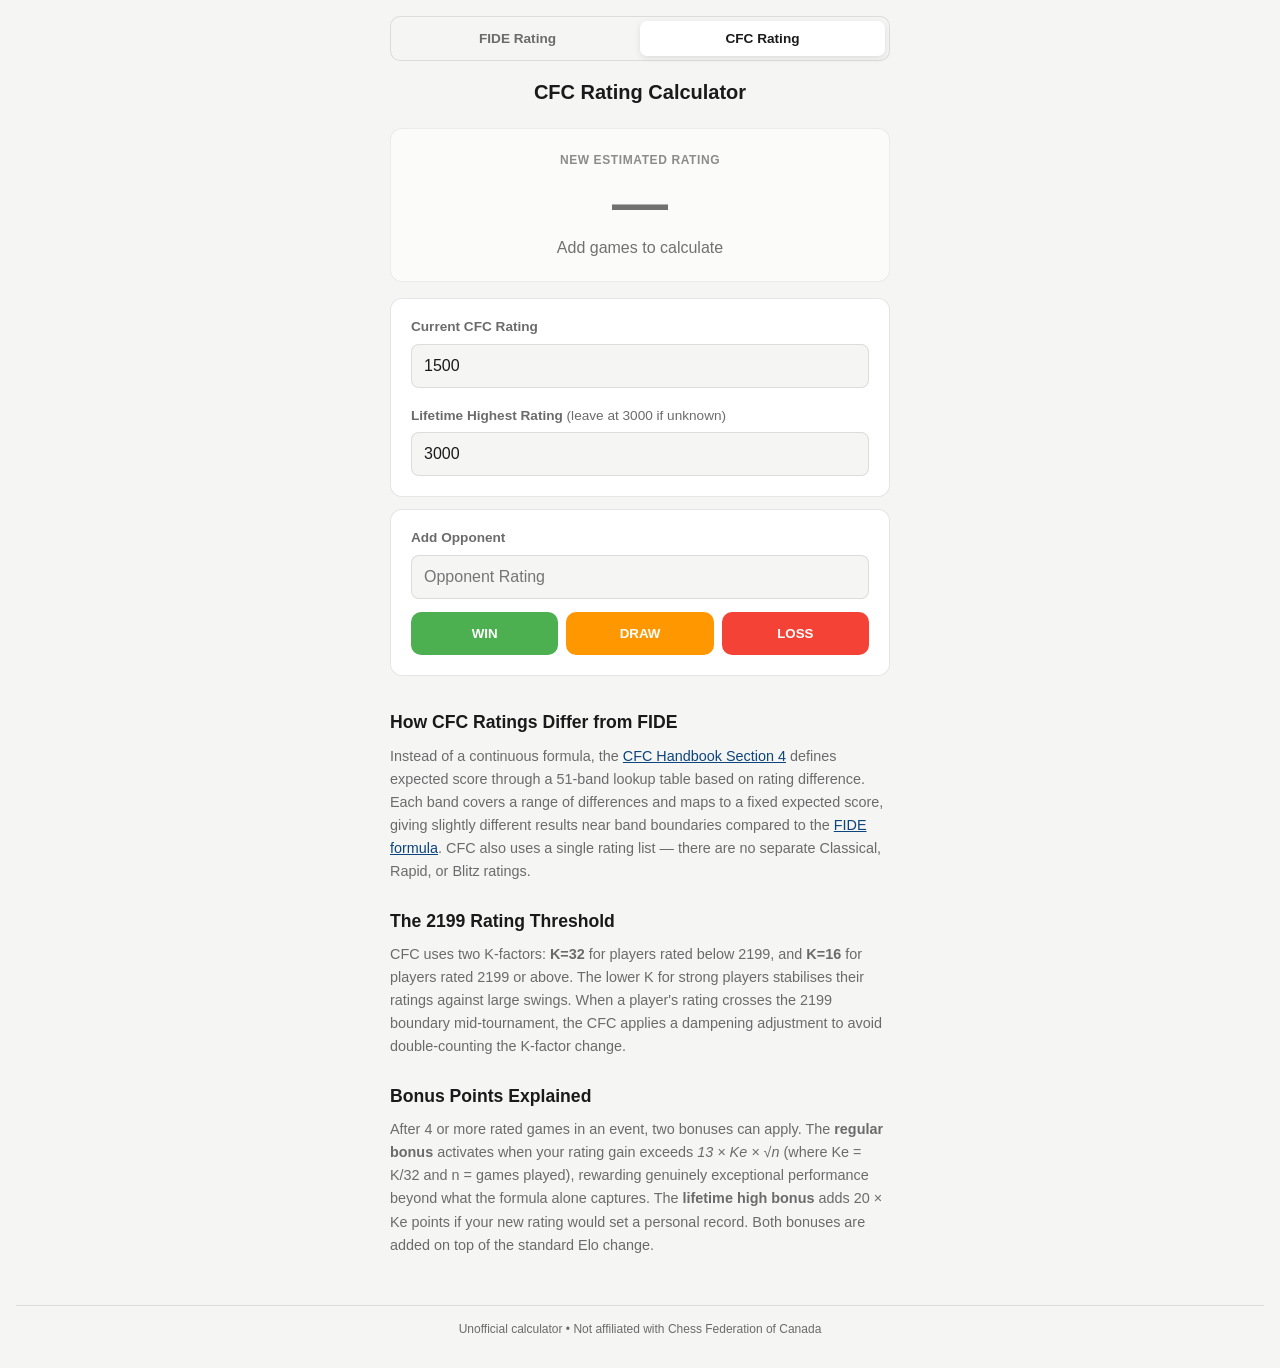
==== cfc-rating.html @ af0e748b "feat: launch CFC calculator and fix SEO gaps - Add /cfc-rating page (Canadian Chess Federation calcu" ====
<!DOCTYPE html>
<html lang="en">
<head>
    <meta charset="UTF-8">
    <meta name="viewport" content="width=device-width, initial-scale=1.0">

    <title>CFC Rating Calculator | Canadian Chess Rating Estimator</title>
    <meta name="description" content="Calculate your Canadian Chess Federation (CFC) rating. Includes the official expected-score lookup table, automatic K-factor (K=32 / K=16), bonus points, and performance rating.">
    <meta name="keywords" content="CFC rating calculator, Canadian chess rating, chess federation canada, CFC elo, chess rating estimator canada">
    <meta name="author" content="Pro Chess Tools">

    <link rel="canonical" href="https://chess-elo-rating.vercel.app/cfc-rating">

    <meta property="og:type" content="website">
    <meta property="og:title" content="CFC Rating Calculator | Canadian Chess Rating Estimator">
    <meta property="og:description" content="Calculate your CFC chess rating with the official lookup table, bonus points, and performance rating. Free and mobile-friendly.">
    <meta property="og:site_name" content="Chess Rating Tools">
    <meta property="og:url" content="https://chess-elo-rating.vercel.app/cfc-rating">
    <meta property="og:image" content="https://chess-elo-rating.vercel.app/og-image.svg">
    <meta property="og:image:width" content="1200">
    <meta property="og:image:height" content="630">

    <meta name="twitter:card" content="summary_large_image">
    <meta name="twitter:title" content="CFC Rating Calculator | Canadian Chess Rating Estimator">
    <meta name="twitter:description" content="Calculate your CFC chess rating with the official lookup table, bonus points, and performance rating. Free and mobile-friendly.">
    <meta name="twitter:image" content="https://chess-elo-rating.vercel.app/og-image.svg">

    <link rel="icon" href="data:image/svg+xml,<svg xmlns='http://www.w3.org/2000/svg' viewBox='0 0 100 100'><text y='.9em' font-size='90'>♟</text></svg>">
    <link rel="preconnect" href="https://www.googletagmanager.com">

    <script type="application/ld+json">
    {
      "@context": "https://schema.org",
      "@type": "SoftwareApplication",
      "name": "CFC Rating Calculator — Chess Federation of Canada",
      "url": "https://chess-elo-rating.vercel.app/cfc-rating",
      "description": "Calculate your Canadian Chess Federation (CFC) rating. Includes the official expected-score lookup table, automatic K-factor (K=32 / K=16), bonus points, and performance rating.",
      "screenshot": "https://chess-elo-rating.vercel.app/og-image.svg",
      "operatingSystem": "Web",
      "applicationCategory": "UtilityApplication",
      "offers": {
        "@type": "Offer",
        "price": "0",
        "priceCurrency": "USD"
      },
      "featureList": [
        "CFC Official Expected Score Lookup Table",
        "Automatic K-Factor: K=32 below 2199, K=16 above",
        "2199 Rating Threshold Handling",
        "Bonus Points (Regular + Lifetime High)",
        "Performance Rating Display",
        "Mobile-First Touch Interface"
      ]
    }
    </script>

    <script type="application/ld+json">
    {
      "@context": "https://schema.org",
      "@type": "FAQPage",
      "mainEntity": [
        {
          "@type": "Question",
          "name": "How do CFC ratings differ from FIDE ratings?",
          "acceptedAnswer": {
            "@type": "Answer",
            "text": "Instead of a continuous formula, the CFC Handbook Section 4 defines expected score through a 51-band lookup table based on rating difference. Each band covers a range of differences and maps to a fixed expected score. CFC also uses a single rating list — there are no separate Classical, Rapid, or Blitz ratings."
          }
        },
        {
          "@type": "Question",
          "name": "What is the 2199 rating threshold in CFC chess?",
          "acceptedAnswer": {
            "@type": "Answer",
            "text": "CFC uses two K-factors: K=32 for players rated below 2199, and K=16 for players rated 2199 or above. The lower K for strong players stabilises their ratings against large swings. When a player's rating crosses the 2199 boundary mid-tournament, the CFC applies a dampening adjustment to avoid double-counting the K-factor change."
          }
        },
        {
          "@type": "Question",
          "name": "How do CFC bonus points work?",
          "acceptedAnswer": {
            "@type": "Answer",
            "text": "After 4 or more rated games in an event, two bonuses can apply. The regular bonus activates when your rating gain exceeds 13 × Ke × √n (where Ke = K/32 and n = games played), rewarding genuinely exceptional performance. The lifetime high bonus adds 20 × Ke points if your new rating would set a personal record. Both bonuses are added on top of the standard Elo change."
          }
        }
      ]
    }
    </script>

    <!-- Google tag (gtag.js) -->
    <script async src="https://www.googletagmanager.com/gtag/js?id=G-VYCGD8ZQ75"></script>
    <script>
      window.dataLayer = window.dataLayer || [];
      function gtag(){dataLayer.push(arguments);}
      gtag('js', new Date());

      gtag('config', 'G-VYCGD8ZQ75', { 'anonymize_ip': true });
    </script>

    <style>
        *, *::before, *::after { box-sizing: border-box; margin: 0; padding: 0; }
        :root {
            --bg: #ffffff; --bg-secondary: #f5f5f3; --bg-hero: #0c447c;
            --text: #1a1a1a; --text-secondary: #6b6b6b; --accent: #0c447c;
            --border: rgba(0,0,0,0.1); --win: #4caf50; --draw: #ff9800;
            --loss: #f44336; --radius: 12px;
        }
        @media (prefers-color-scheme: dark) {
            :root {
                --bg: #1e1e1e; --bg-secondary: #2a2a2a; --bg-hero: #1a3a5a;
                --text: #f0f0f0; --text-secondary: #a0a0a0; --accent: #85b7eb;
                --border: rgba(255,255,255,0.1);
            }
        }
        body {
            font-family: -apple-system, BlinkMacSystemFont, "Segoe UI", Roboto, Helvetica, sans-serif;
            background: var(--bg-secondary); color: var(--text); padding: 1rem;
            display: flex; flex-direction: column; align-items: center;
        }
        .container { width: 100%; max-width: 500px; }
        .hero-title { font-size: 1.25rem; font-weight: 700; }
        .tab-nav {
            display: flex;
            background: var(--bg-secondary);
            padding: 4px;
            border-radius: 10px;
            width: 100%;
            margin-bottom: 1.25rem;
            border: 1px solid var(--border);
        }
        .tab {
            flex: 1;
            padding: 10px;
            border-radius: 7px;
            text-decoration: none;
            text-align: center;
            color: var(--text-secondary);
            font-size: 0.85rem;
            font-weight: 600;
            transition: all 0.2s;
        }
        .tab.is-active {
            background: var(--bg);
            color: var(--text);
            box-shadow: 0 2px 6px rgba(0,0,0,0.1);
        }
        .hero-card {
            background: var(--bg); border: 1px solid var(--border); border-radius: var(--radius);
            padding: 1.5rem; margin-bottom: 1rem; text-align: center; transition: all 0.4s ease; opacity: 0.6;
        }
        .hero-card.is-active { background: var(--bg-hero); color: white; opacity: 1; box-shadow: 0 8px 24px rgba(0,0,0,0.15); }
        .new-rating { font-size: 3.5rem; font-weight: 800; line-height: 1; margin: 0.5rem 0; }
        .label { font-size: 0.75rem; font-weight: 700; text-transform: uppercase; letter-spacing: 0.05em; opacity: 0.8; }
        .card { background: var(--bg); border: 1px solid var(--border); border-radius: var(--radius); padding: 1.25rem; margin-bottom: 0.75rem; width: 100%; }
        .input-stack { display: flex; flex-direction: column; gap: 0.6rem; margin-bottom: 1.25rem; width: 100%; }
        .input-stack:last-child { margin-bottom: 0; }
        label { font-size: 0.85rem; font-weight: 600; color: var(--text-secondary); }
        label span { font-weight: 400; }
        input { width: 100%; padding: 12px; border-radius: 8px; border: 1px solid var(--border); background: var(--bg-secondary); color: var(--text); font-size: 1rem; outline: none; display: block; }
        .result-actions { display: grid; grid-template-columns: 1fr 1fr 1fr; gap: 8px; margin-top: 4px; width: 100%; }
        .res-btn { border: none; padding: 14px; border-radius: 10px; color: white; font-weight: 700; cursor: pointer; transition: opacity 0.2s; }
        .win { background: var(--win); } .draw { background: var(--draw); } .loss { background: var(--loss); }
        table { width: 100%; border-collapse: collapse; margin-top: 0.5rem; }
        th { text-align: left; font-size: 0.7rem; color: var(--text-secondary); padding-bottom: 10px; text-transform: uppercase; }
        td { padding: 14px 0; border-top: 1px solid var(--border); font-size: 0.95rem; }
        .change-pill { font-weight: 700; font-family: monospace; text-align: right; }
        .badge { padding: 4px 10px; border-radius: 6px; font-size: 0.75rem; font-weight: 700; text-transform: uppercase; }
        .delete-btn { background: none; border: none; color: var(--text-secondary); cursor: pointer; font-size: 1.2rem; padding-left: 10px; }
        .hero-extras {
            display: none;
            margin-top: 1rem;
            border-top: 1px solid rgba(255,255,255,0.2);
            padding-top: 1rem;
        }
        .hero-extras-grid {
            display: grid;
            grid-template-columns: 1fr 1fr;
            gap: 0.75rem;
            text-align: center;
        }
        .hero-extras-stat { font-size: 1.4rem; font-weight: 700; margin-top: 0.25rem; }
        .hero-extras-note { font-size: 0.75rem; opacity: 0.75; margin-top: 0.5rem; }

        /* SEO Content Styles */
        .seo-content { margin-top: 2rem; color: var(--text-secondary); font-size: 0.9rem; line-height: 1.6; }
        .seo-content h2 { color: var(--text); font-size: 1.1rem; margin-bottom: 0.5rem; margin-top: 1.5rem; }
        .seo-content a { color: var(--accent); }
        footer { margin-top: 3rem; padding: 1rem; text-align: center; font-size: 0.75rem; color: var(--text-secondary); width: 100%; border-top: 1px solid var(--border); }
    </style>
</head>
<body>

<main class="container">
    <nav class="tab-nav" aria-label="Calculator type">
        <a href="/fide-rating" class="tab">FIDE Rating</a>
        <a href="/cfc-rating" class="tab is-active">CFC Rating</a>
    </nav>

    <header style="text-align: center; margin-bottom: 1.5rem;">
        <h1 class="hero-title">CFC Rating Calculator</h1>
    </header>

    <div id="hero" class="hero-card" aria-live="polite">
        <div class="label">New Estimated Rating</div>
        <div id="cfcResNew" class="new-rating">—</div>
        <div id="cfcResChange">Add games to calculate</div>
        <div id="cfcExtras" class="hero-extras">
            <div class="hero-extras-grid">
                <div>
                    <div class="label">Performance</div>
                    <div id="cfcPerf" class="hero-extras-stat">—</div>
                </div>
                <div>
                    <div class="label">Bonus Pts</div>
                    <div id="cfcBonus" class="hero-extras-stat">—</div>
                </div>
            </div>
            <div id="cfcBonusBreakdown" class="hero-extras-note"></div>
        </div>
    </div>

    <section class="card" aria-label="Settings">
        <div class="input-stack">
            <label for="myRating">Current CFC Rating</label>
            <input type="number" id="myRating" value="1500" inputmode="numeric">
        </div>
        <div class="input-stack">
            <label for="lifeHigh">Lifetime Highest Rating <span>(leave at 3000 if unknown)</span></label>
            <input type="number" id="lifeHigh" value="3000" inputmode="numeric">
        </div>
    </section>

    <section class="card" aria-label="Game Entry">
        <div class="input-stack">
            <label for="oppRating">Add Opponent</label>
            <input type="number" id="oppRating" placeholder="Opponent Rating" inputmode="numeric">
            <div class="result-actions">
                <button onclick="addGame(1)" class="res-btn win" aria-label="Add Win">WIN</button>
                <button onclick="addGame(0.5)" class="res-btn draw" aria-label="Add Draw">DRAW</button>
                <button onclick="addGame(0)" class="res-btn loss" aria-label="Add Loss">LOSS</button>
            </div>
        </div>
    </section>

    <section class="card" id="tableCard" style="display: none;">
        <table>
            <thead>
                <tr>
                    <th>Opponent</th>
                    <th>Result</th>
                    <th style="text-align:right">Δ Rating</th>
                    <th></th>
                </tr>
            </thead>
            <tbody id="gamesList"></tbody>
        </table>
    </section>

    <article class="seo-content">
        <h2>How CFC Ratings Differ from FIDE</h2>
        <p>Instead of a continuous formula, the <a href="https://www.chess.ca/en/cfc/rules/cfc-handbook-2014/#section-4---cfc-rating-system--fide-rated-events" target="_blank" rel="noopener">CFC Handbook Section 4</a> defines expected score through a 51-band lookup table based on rating difference. Each band covers a range of differences and maps to a fixed expected score, giving slightly different results near band boundaries compared to the <a href="/fide-rating">FIDE formula</a>. CFC also uses a single rating list — there are no separate Classical, Rapid, or Blitz ratings.</p>

        <h2>The 2199 Rating Threshold</h2>
        <p>CFC uses two K-factors: <strong>K=32</strong> for players rated below 2199, and <strong>K=16</strong> for players rated 2199 or above. The lower K for strong players stabilises their ratings against large swings. When a player's rating crosses the 2199 boundary mid-tournament, the CFC applies a dampening adjustment to avoid double-counting the K-factor change.</p>

        <h2>Bonus Points Explained</h2>
        <p>After 4 or more rated games in an event, two bonuses can apply. The <strong>regular bonus</strong> activates when your rating gain exceeds <em>13 × Ke × √n</em> (where Ke = K/32 and n = games played), rewarding genuinely exceptional performance beyond what the formula alone captures. The <strong>lifetime high bonus</strong> adds 20 × Ke points if your new rating would set a personal record. Both bonuses are added on top of the standard Elo change.</p>
    </article>
</main>

<footer>
    <p>Unofficial calculator • Not affiliated with Chess Federation of Canada</p>
</footer>

<script>
    let state = { myRating: 1500, lifeHigh: 3000, games: [] };

    // CFC official expected score lookup table
    // Source: CFC Handbook Section 4 — https://www.chess.ca/en/cfc/rules/cfc-handbook-2014/#section-4
    // Format: [diff_low, diff_high, expected_if_player_higher, expected_if_player_lower]
    const DIFF_TO_EXPECTED = [
        [0, 3, .50, .50],
        [4, 10, .51, .49],
        [11, 17, .52, .48],
        [18, 25, .53, .47],
        [26, 32, .54, .46],
        [33, 39, .55, .45],
        [40, 46, .56, .44],
        [47, 53, .57, .43],
        [54, 61, .58, .42],
        [62, 68, .59, .41],
        [69, 76, .60, .40],
        [77, 83, .61, .39],
        [84, 91, .62, .38],
        [92, 98, .63, .37],
        [99, 106, .64, .36],
        [107, 113, .65, .35],
        [114, 121, .66, .34],
        [122, 129, .67, .33],
        [130, 137, .68, .32],
        [138, 145, .69, .31],
        [146, 153, .70, .30],
        [154, 162, .71, .29],
        [163, 170, .72, .28],
        [171, 179, .73, .27],
        [180, 188, .74, .26],
        [189, 197, .75, .25],
        [198, 206, .76, .24],
        [207, 215, .77, .23],
        [216, 225, .78, .22],
        [226, 235, .79, .21],
        [236, 245, .80, .20],
        [246, 256, .81, .19],
        [257, 267, .82, .18],
        [268, 278, .83, .17],
        [279, 290, .84, .16],
        [291, 302, .85, .15],
        [303, 315, .86, .14],
        [316, 328, .87, .13],
        [329, 344, .88, .12],
        [345, 357, .89, .11],
        [358, 374, .90, .10],
        [375, 391, .91, .09],
        [392, 411, .92, .08],
        [412, 432, .93, .07],
        [433, 456, .94, .06],
        [457, 484, .95, .05],
        [485, 517, .96, .04],
        [518, 559, .97, .03],
        [560, 619, .98, .02],
        [620, 734, .99, .01],
        [735, 999999, 1.00, .00]
    ];

    function calc_expected_result(r_player, r_opponent) {
        const r_diff = Math.abs(r_opponent - r_player);
        for (let i = 0; i < DIFF_TO_EXPECTED.length; i++) {
            const d = DIFF_TO_EXPECTED[i];
            if (r_diff >= d[0] && r_diff <= d[1]) {
                return (r_player > r_opponent) ? d[2] : d[3];
            }
        }
        return (r_player > r_opponent) ? 1.0 : 0.0;
    }

    function addGame(res) {
        const input = document.getElementById('oppRating');
        const val = parseInt(input.value);
        if (!val) return;

        gtag('event', 'cfc_add_game', {
            'opponent_rating': val,
            'result': res === 1 ? 'win' : res === 0.5 ? 'draw' : 'loss'
        });

        state.games.push({ opp: val, result: res, id: Date.now() });
        input.value = '';
        input.focus();
        render();
    }

    function deleteGame(id) {
        state.games = state.games.filter(g => g.id !== id);
        render();
    }

    function render() {
        state.myRating = parseInt(document.getElementById('myRating').value) || 0;
        state.lifeHigh = parseInt(document.getElementById('lifeHigh').value) || 3000;

        const r_old = state.myRating;
        const K = r_old >= 2199 ? 16 : 32;
        const n = state.games.length;
        const active = n > 0;

        // Rebuild game table
        const list = document.getElementById('gamesList');
        list.innerHTML = '';
        state.games.forEach(g => {
            const exp = calc_expected_result(r_old, g.opp);
            const delta = K * (g.result - exp);
            const label = g.result === 1 ? 'WIN' : g.result === 0.5 ? 'DRAW' : 'LOSS';
            const color = g.result === 1 ? 'var(--win)' : g.result === 0.5 ? 'var(--draw)' : 'var(--loss)';
            const row = document.createElement('tr');
            row.innerHTML = `
                <td><strong>${g.opp}</strong></td>
                <td><span class="badge" style="background:${color}22; color:${color}">${label}</span></td>
                <td class="change-pill" style="color:${delta >= 0 ? 'var(--win)' : 'var(--loss)'}">${delta >= 0 ? '+' : ''}${delta.toFixed(1)}</td>
                <td style="text-align:right"><button class="delete-btn" onclick="deleteGame(${g.id})" aria-label="Remove game">✕</button></td>
            `;
            list.appendChild(row);
        });

        document.getElementById('tableCard').style.display = active ? 'block' : 'none';
        document.getElementById('hero').classList.toggle('is-active', active);

        if (!active) {
            document.getElementById('cfcResNew').innerText = '—';
            document.getElementById('cfcResChange').innerText = 'Add games to calculate';
            document.getElementById('cfcExtras').style.display = 'none';
            return;
        }

        // Full session calculation
        let score = 0, expected = 0, wins = 0, losses = 0, oppSum = 0;
        state.games.forEach(g => {
            score += g.result;
            expected += calc_expected_result(r_old, g.opp);
            if (g.result === 1) wins++;
            if (g.result === 0) losses++;
            oppSum += g.opp;
        });

        let r_new = r_old + K * (score - expected);
        const r_perf = Math.round(oppSum / n + 400 * (wins - losses) / n);

        // 2199 threshold crossing adjustment
        if (r_old < 2199 && r_new > 2199) {
            const adjust = (r_new - 2199) / 2;
            r_new -= adjust;
        } else if (r_old >= 2199 && r_new < 2199) {
            const adjust = (2199 - r_new) / 2;
            r_new -= adjust;
        }

        // Bonus points (4+ games only)
        let bonus_reg = 0, bonus_life = 0;
        if (n >= 4) {
            const Ke = K / 32;
            const threshold = 13 * Ke * Math.sqrt(n);
            const gain = r_new - r_old;
            if (gain > threshold) bonus_reg = 1.75 * (gain - threshold) * Ke;
            if (r_new > state.lifeHigh) bonus_life = 20 * Ke;
            r_new += bonus_reg + bonus_life;

            if (bonus_reg > 0 || bonus_life > 0) {
                gtag('event', 'cfc_bonus_applied', {
                    'bonus_reg': Math.round(bonus_reg),
                    'bonus_life': Math.round(bonus_life),
                    'r_new': Math.round(r_new)
                });
            }
        }

        const r_final = Math.round(r_new);
        const delta = r_final - r_old;

        document.getElementById('cfcResNew').innerText = r_final;
        document.getElementById('cfcResChange').innerText = (delta >= 0 ? '+' : '') + delta;

        if (n >= 4) {
            document.getElementById('cfcExtras').style.display = 'block';
            document.getElementById('cfcPerf').innerText = r_perf;
            document.getElementById('cfcBonus').innerText = Math.round(bonus_reg + bonus_life) || '0';
            let breakdown = '';
            if (bonus_reg > 0) breakdown += `Reg +${Math.round(bonus_reg)}`;
            if (bonus_life > 0) breakdown += (breakdown ? ' · ' : '') + `Life +${Math.round(bonus_life)}`;
            document.getElementById('cfcBonusBreakdown').innerText = breakdown;
        } else {
            document.getElementById('cfcExtras').style.display = 'none';
        }
    }

    document.getElementById('myRating').addEventListener('input', render);
    document.getElementById('lifeHigh').addEventListener('input', render);
    render();
</script>
</body>
</html>
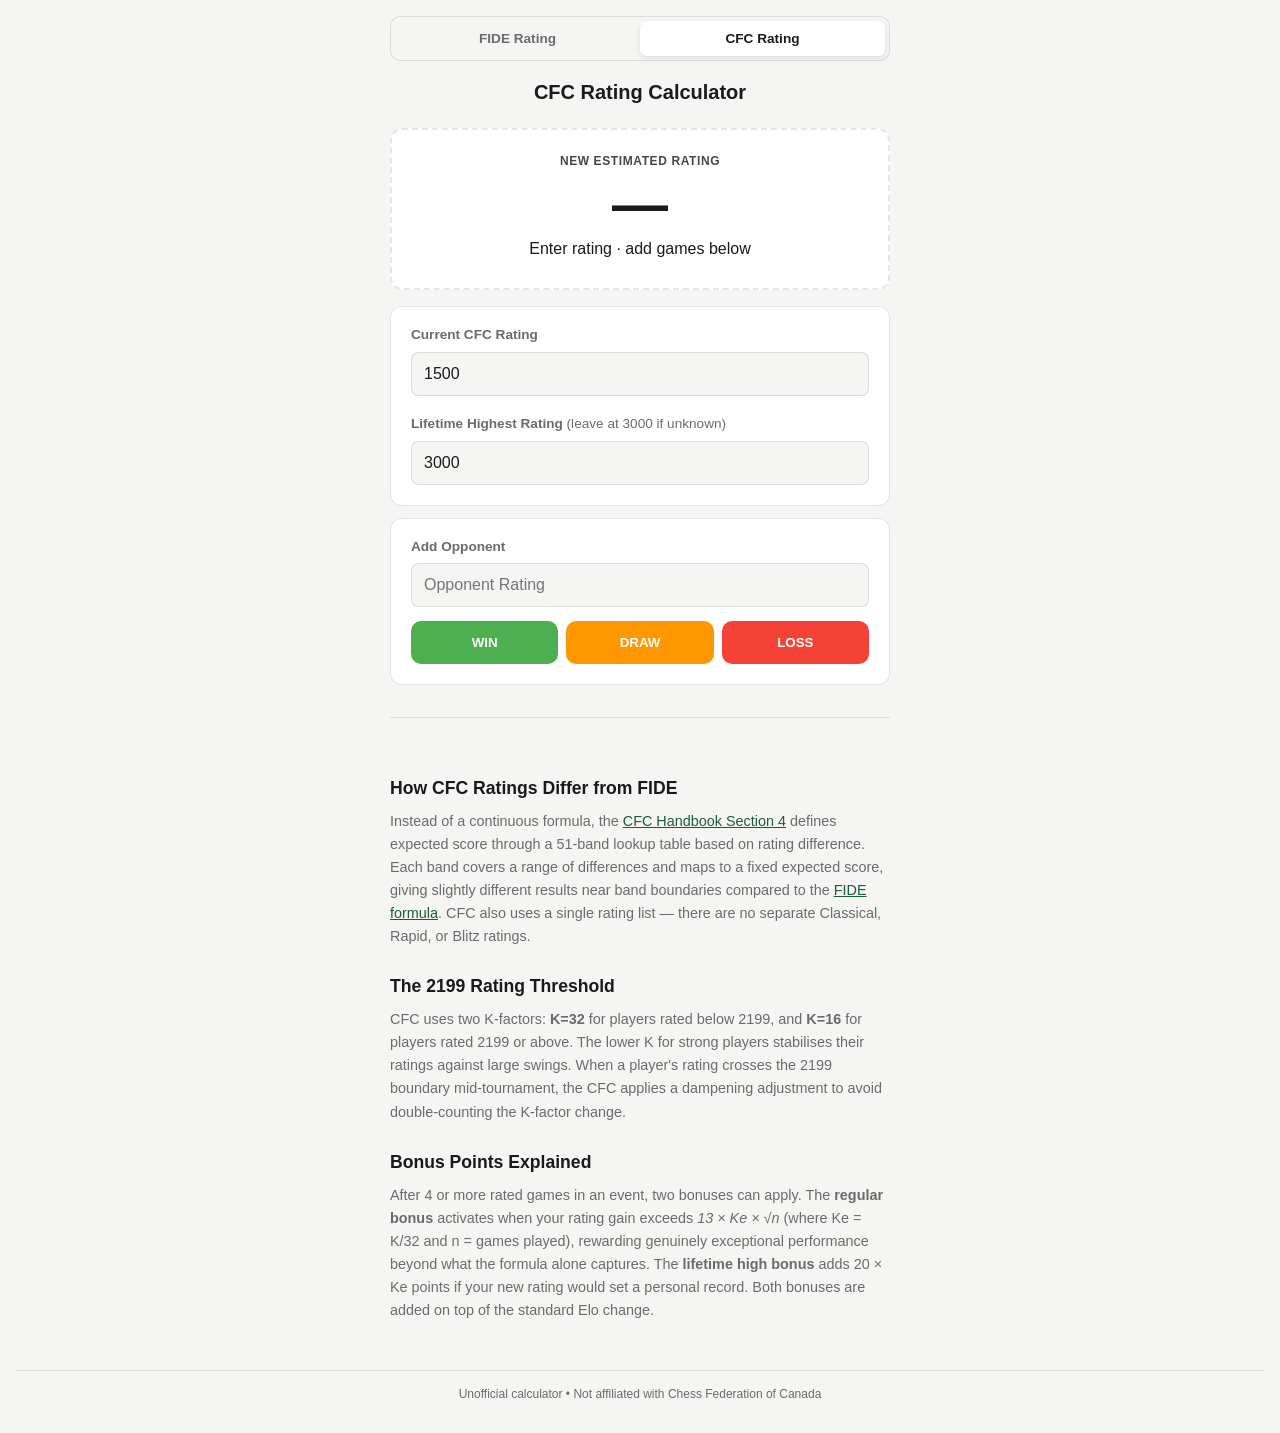
==== commit b5117154: "feat(ui): improve hero card, table UX, and CFC identity - Replace opacity-dimmed inactive hero with " ====
--- a/cfc-rating.html
+++ b/cfc-rating.html
@@ -10,6 +10,7 @@
     <meta name="author" content="Pro Chess Tools">
 
     <link rel="canonical" href="https://chess-elo-rating.vercel.app/cfc-rating">
+    <meta name="google-site-verification" content="aaaoqnu5nFysU5dAnKRFdYU3l0P3lUhTuBeA4FXlwio">
 
     <meta property="og:type" content="website">
     <meta property="og:title" content="CFC Rating Calculator | Canadian Chess Rating Estimator">
@@ -100,15 +101,15 @@
     <style>
         *, *::before, *::after { box-sizing: border-box; margin: 0; padding: 0; }
         :root {
-            --bg: #ffffff; --bg-secondary: #f5f5f3; --bg-hero: #0c447c;
-            --text: #1a1a1a; --text-secondary: #6b6b6b; --accent: #0c447c;
+            --bg: #ffffff; --bg-secondary: #f5f5f3; --bg-hero: #1a5c38;
+            --text: #1a1a1a; --text-secondary: #6b6b6b; --accent: #1a5c38;
             --border: rgba(0,0,0,0.1); --win: #4caf50; --draw: #ff9800;
             --loss: #f44336; --radius: 12px;
         }
         @media (prefers-color-scheme: dark) {
             :root {
-                --bg: #1e1e1e; --bg-secondary: #2a2a2a; --bg-hero: #1a3a5a;
-                --text: #f0f0f0; --text-secondary: #a0a0a0; --accent: #85b7eb;
+                --bg: #1e1e1e; --bg-secondary: #2a2a2a; --bg-hero: #124028;
+                --text: #f0f0f0; --text-secondary: #a0a0a0; --accent: #4caf80;
                 --border: rgba(255,255,255,0.1);
             }
         }
@@ -145,10 +146,14 @@
             box-shadow: 0 2px 6px rgba(0,0,0,0.1);
         }
         .hero-card {
-            background: var(--bg); border: 1px solid var(--border); border-radius: var(--radius);
-            padding: 1.5rem; margin-bottom: 1rem; text-align: center; transition: all 0.4s ease; opacity: 0.6;
-        }
-        .hero-card.is-active { background: var(--bg-hero); color: white; opacity: 1; box-shadow: 0 8px 24px rgba(0,0,0,0.15); }
+            background: var(--bg); border: 2px dashed var(--border); border-radius: var(--radius);
+            padding: 1.5rem; margin-bottom: 1rem; text-align: center; transition: all 0.4s ease;
+        }
+        .hero-card.is-active { background: var(--bg-hero); border: 2px solid transparent; color: white; box-shadow: 0 8px 24px rgba(0,0,0,0.15); }
+        .score-line { font-size: 0.8rem; opacity: 0.8; margin-top: 0.4rem; letter-spacing: 0.03em; }
+        .copy-btn { display: none; margin-top: 0.75rem; background: rgba(255,255,255,0.15); border: 1px solid rgba(255,255,255,0.3); color: white; border-radius: 6px; padding: 6px 14px; font-size: 0.78rem; cursor: pointer; transition: background 0.2s; }
+        .hero-card.is-active .copy-btn { display: inline-block; }
+        .copy-btn:hover { background: rgba(255,255,255,0.25); }
         .new-rating { font-size: 3.5rem; font-weight: 800; line-height: 1; margin: 0.5rem 0; }
         .label { font-size: 0.75rem; font-weight: 700; text-transform: uppercase; letter-spacing: 0.05em; opacity: 0.8; }
         .card { background: var(--bg); border: 1px solid var(--border); border-radius: var(--radius); padding: 1.25rem; margin-bottom: 0.75rem; width: 100%; }
@@ -165,7 +170,11 @@
         td { padding: 14px 0; border-top: 1px solid var(--border); font-size: 0.95rem; }
         .change-pill { font-weight: 700; font-family: monospace; text-align: right; }
         .badge { padding: 4px 10px; border-radius: 6px; font-size: 0.75rem; font-weight: 700; text-transform: uppercase; }
-        .delete-btn { background: none; border: none; color: var(--text-secondary); cursor: pointer; font-size: 1.2rem; padding-left: 10px; }
+        .delete-btn { background: none; border: none; color: var(--text-secondary); cursor: pointer; font-size: 1rem; padding: 10px 12px; min-width: 40px; }
+        .table-header { display: flex; justify-content: space-between; align-items: center; margin-bottom: 0.25rem; }
+        .table-header-label { font-size: 0.7rem; font-weight: 700; text-transform: uppercase; color: var(--text-secondary); }
+        .reset-btn { background: none; border: none; color: var(--text-secondary); font-size: 0.78rem; cursor: pointer; padding: 4px 0; text-decoration: underline; }
+        .reset-btn:hover { color: var(--loss); }
         .hero-extras {
             display: none;
             margin-top: 1rem;
@@ -182,7 +191,7 @@
         .hero-extras-note { font-size: 0.75rem; opacity: 0.75; margin-top: 0.5rem; }
 
         /* SEO Content Styles */
-        .seo-content { margin-top: 2rem; color: var(--text-secondary); font-size: 0.9rem; line-height: 1.6; }
+        .seo-content { margin-top: 2rem; padding-top: 2rem; border-top: 1px solid var(--border); color: var(--text-secondary); font-size: 0.9rem; line-height: 1.6; }
         .seo-content h2 { color: var(--text); font-size: 1.1rem; margin-bottom: 0.5rem; margin-top: 1.5rem; }
         .seo-content a { color: var(--accent); }
         footer { margin-top: 3rem; padding: 1rem; text-align: center; font-size: 0.75rem; color: var(--text-secondary); width: 100%; border-top: 1px solid var(--border); }
@@ -203,7 +212,8 @@
     <div id="hero" class="hero-card" aria-live="polite">
         <div class="label">New Estimated Rating</div>
         <div id="cfcResNew" class="new-rating">—</div>
-        <div id="cfcResChange">Add games to calculate</div>
+        <div id="cfcResChange">Enter rating · add games below</div>
+        <div id="cfcResScore" class="score-line"></div>
         <div id="cfcExtras" class="hero-extras">
             <div class="hero-extras-grid">
                 <div>
@@ -217,6 +227,7 @@
             </div>
             <div id="cfcBonusBreakdown" class="hero-extras-note"></div>
         </div>
+        <button class="copy-btn" onclick="copyResult()">Copy result</button>
     </div>
 
     <section class="card" aria-label="Settings">
@@ -243,6 +254,10 @@
     </section>
 
     <section class="card" id="tableCard" style="display: none;">
+        <div class="table-header">
+            <span class="table-header-label">Games</span>
+            <button class="reset-btn" onclick="resetGames()">Clear all</button>
+        </div>
         <table>
             <thead>
                 <tr>
@@ -396,7 +411,8 @@
 
         if (!active) {
             document.getElementById('cfcResNew').innerText = '—';
-            document.getElementById('cfcResChange').innerText = 'Add games to calculate';
+            document.getElementById('cfcResChange').innerText = 'Enter rating · add games below';
+            document.getElementById('cfcResScore').innerText = '';
             document.getElementById('cfcExtras').style.display = 'none';
             return;
         }
@@ -410,6 +426,8 @@
             if (g.result === 0) losses++;
             oppSum += g.opp;
         });
+        const draws = n - wins - losses;
+        document.getElementById('cfcResScore').innerText = `${wins}W · ${draws}D · ${losses}L  •  ${score}/${n}`;
 
         let r_new = r_old + K * (score - expected);
         const r_perf = Math.round(oppSum / n + 400 * (wins - losses) / n);
@@ -461,8 +479,27 @@
         }
     }
 
+    function resetGames() {
+        state.games = [];
+        render();
+    }
+
+    function copyResult() {
+        const newRating = document.getElementById('cfcResNew').innerText;
+        const change = document.getElementById('cfcResChange').innerText;
+        const score = document.getElementById('cfcResScore').innerText;
+        navigator.clipboard.writeText(`My new CFC rating: ${newRating} (${change})  ${score}`).then(() => {
+            const btn = document.querySelector('.copy-btn');
+            btn.textContent = 'Copied!';
+            setTimeout(() => btn.textContent = 'Copy result', 1500);
+        });
+    }
+
     document.getElementById('myRating').addEventListener('input', render);
     document.getElementById('lifeHigh').addEventListener('input', render);
+    document.getElementById('oppRating').addEventListener('keydown', function(e) {
+        if (e.key === 'Enter' && this.value) document.querySelector('.res-btn.win').focus();
+    });
     render();
 </script>
 </body>
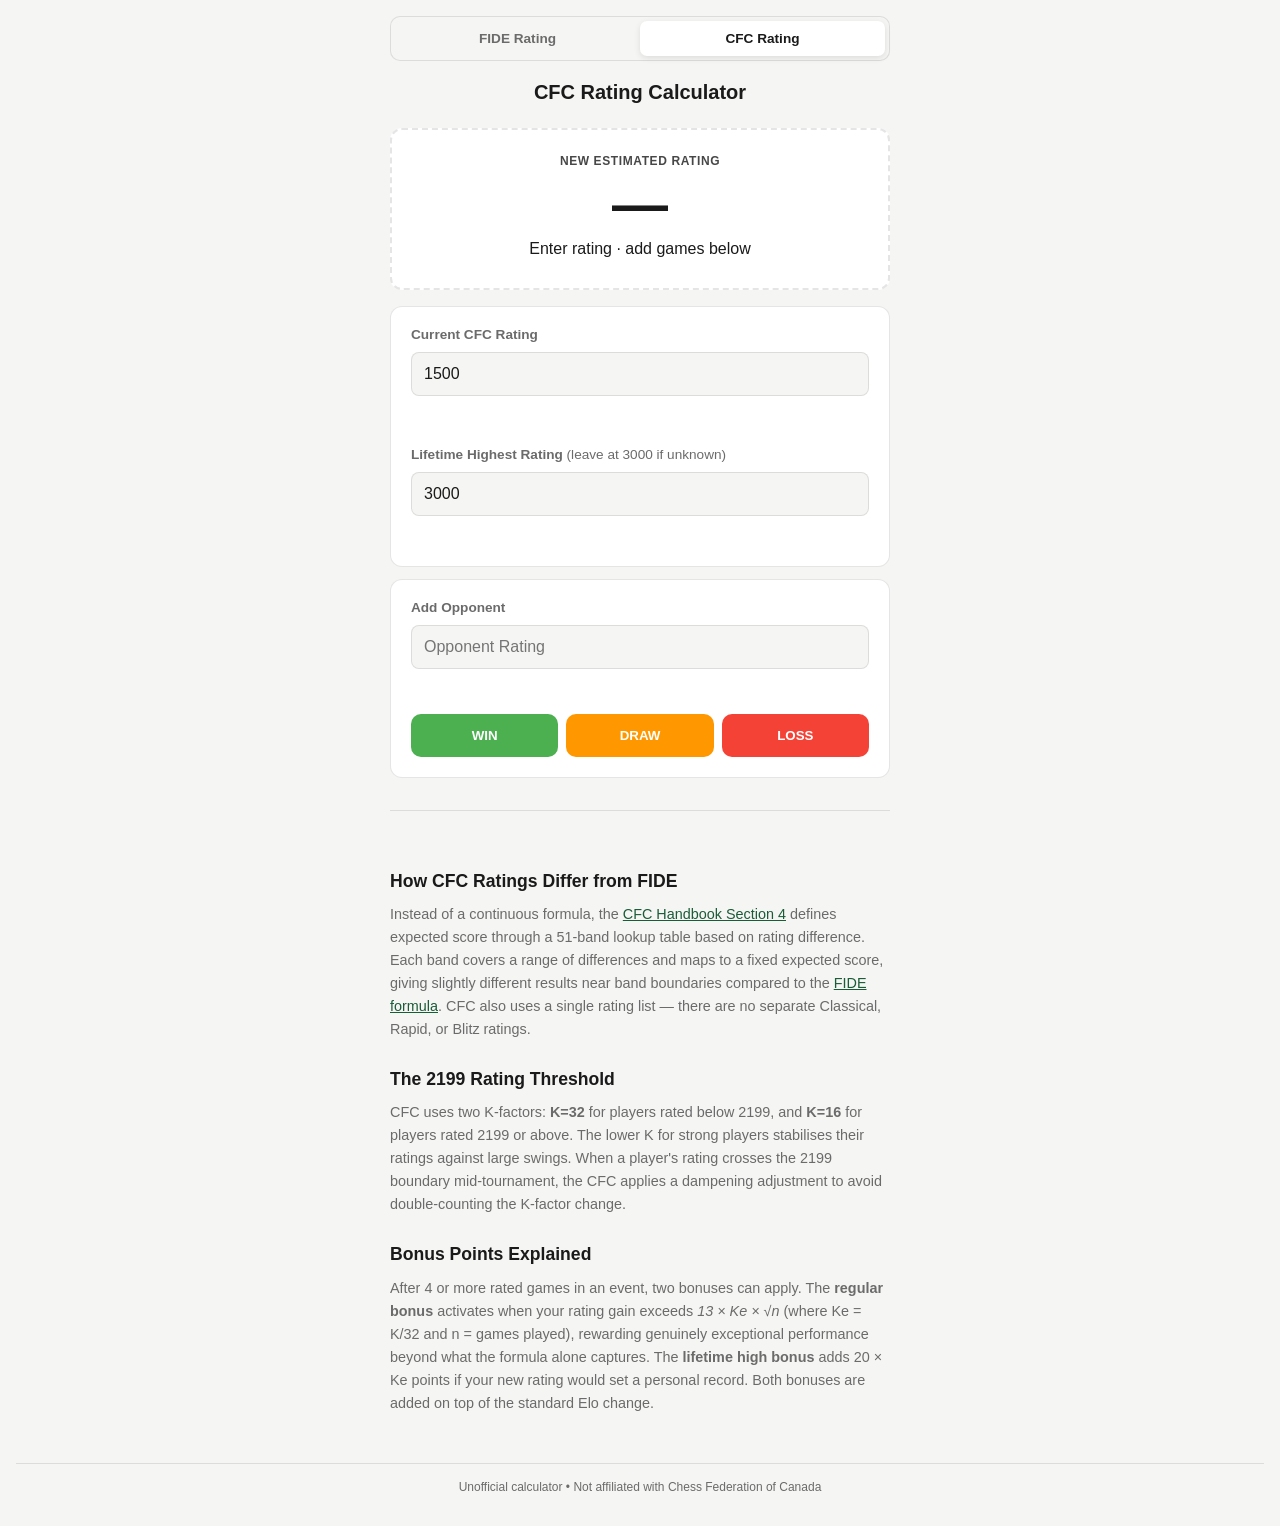
==== commit e7f6e25b: "feat(fide,cfc): add input validation for rating fields Guard myRating/lifeHigh/oppRating against out" ====
--- a/cfc-rating.html
+++ b/cfc-rating.html
@@ -171,6 +171,10 @@
         .change-pill { font-weight: 700; font-family: monospace; text-align: right; }
         .badge { padding: 4px 10px; border-radius: 6px; font-size: 0.75rem; font-weight: 700; text-transform: uppercase; }
         .delete-btn { background: none; border: none; color: var(--text-secondary); cursor: pointer; font-size: 1rem; padding: 10px 12px; min-width: 40px; }
+        .field-hint { font-size: 0.78rem; color: var(--text-secondary); margin-top: 0.4rem; min-height: 1.2em; }
+        .field-hint.error { color: var(--loss); }
+        input.error { border-color: var(--loss); }
+        .res-btn:disabled { opacity: 0.4; cursor: not-allowed; }
         .table-header { display: flex; justify-content: space-between; align-items: center; margin-bottom: 0.25rem; }
         .table-header-label { font-size: 0.7rem; font-weight: 700; text-transform: uppercase; color: var(--text-secondary); }
         .reset-btn { background: none; border: none; color: var(--text-secondary); font-size: 0.78rem; cursor: pointer; padding: 4px 0; text-decoration: underline; }
@@ -234,10 +238,12 @@
         <div class="input-stack">
             <label for="myRating">Current CFC Rating</label>
             <input type="number" id="myRating" value="1500" inputmode="numeric">
+            <p id="myRating-hint" class="field-hint"></p>
         </div>
         <div class="input-stack">
             <label for="lifeHigh">Lifetime Highest Rating <span>(leave at 3000 if unknown)</span></label>
             <input type="number" id="lifeHigh" value="3000" inputmode="numeric">
+            <p id="lifeHigh-hint" class="field-hint"></p>
         </div>
     </section>
 
@@ -245,6 +251,7 @@
         <div class="input-stack">
             <label for="oppRating">Add Opponent</label>
             <input type="number" id="oppRating" placeholder="Opponent Rating" inputmode="numeric">
+            <p id="oppRating-hint" class="field-hint"></p>
             <div class="result-actions">
                 <button onclick="addGame(1)" class="res-btn win" aria-label="Add Win">WIN</button>
                 <button onclick="addGame(0.5)" class="res-btn draw" aria-label="Add Draw">DRAW</button>
@@ -358,10 +365,28 @@
         return (r_player > r_opponent) ? 1.0 : 0.0;
     }
 
+    function validateRating(inputId, hintId) {
+        const input = document.getElementById(inputId);
+        const hint = document.getElementById(hintId);
+        const val = parseInt(input.value);
+        const invalid = input.value !== '' && (isNaN(val) || val < 0 || val > 3100);
+        input.classList.toggle('error', invalid);
+        if (hint) { hint.textContent = invalid ? 'Must be between 0 – 3100' : ''; hint.classList.toggle('error', invalid); }
+        return !invalid;
+    }
+
+    function updateGameButtons() {
+        const input = document.getElementById('oppRating');
+        const val = parseInt(input.value);
+        const invalid = input.value !== '' && (isNaN(val) || val < 0 || val > 3100);
+        document.querySelectorAll('.res-btn').forEach(b => b.disabled = invalid);
+    }
+
     function addGame(res) {
         const input = document.getElementById('oppRating');
         const val = parseInt(input.value);
-        if (!val) return;
+        if (!input.value) return;
+        if (!validateRating('oppRating', 'oppRating-hint')) return;
 
         gtag('event', 'cfc_add_game', {
             'opponent_rating': val,
@@ -495,8 +520,9 @@
         });
     }
 
-    document.getElementById('myRating').addEventListener('input', render);
-    document.getElementById('lifeHigh').addEventListener('input', render);
+    document.getElementById('myRating').addEventListener('input', () => { validateRating('myRating', 'myRating-hint'); render(); });
+    document.getElementById('lifeHigh').addEventListener('input', () => { validateRating('lifeHigh', 'lifeHigh-hint'); render(); });
+    document.getElementById('oppRating').addEventListener('input', () => { validateRating('oppRating', 'oppRating-hint'); updateGameButtons(); });
     document.getElementById('oppRating').addEventListener('keydown', function(e) {
         if (e.key === 'Enter' && this.value) document.querySelector('.res-btn.win').focus();
     });
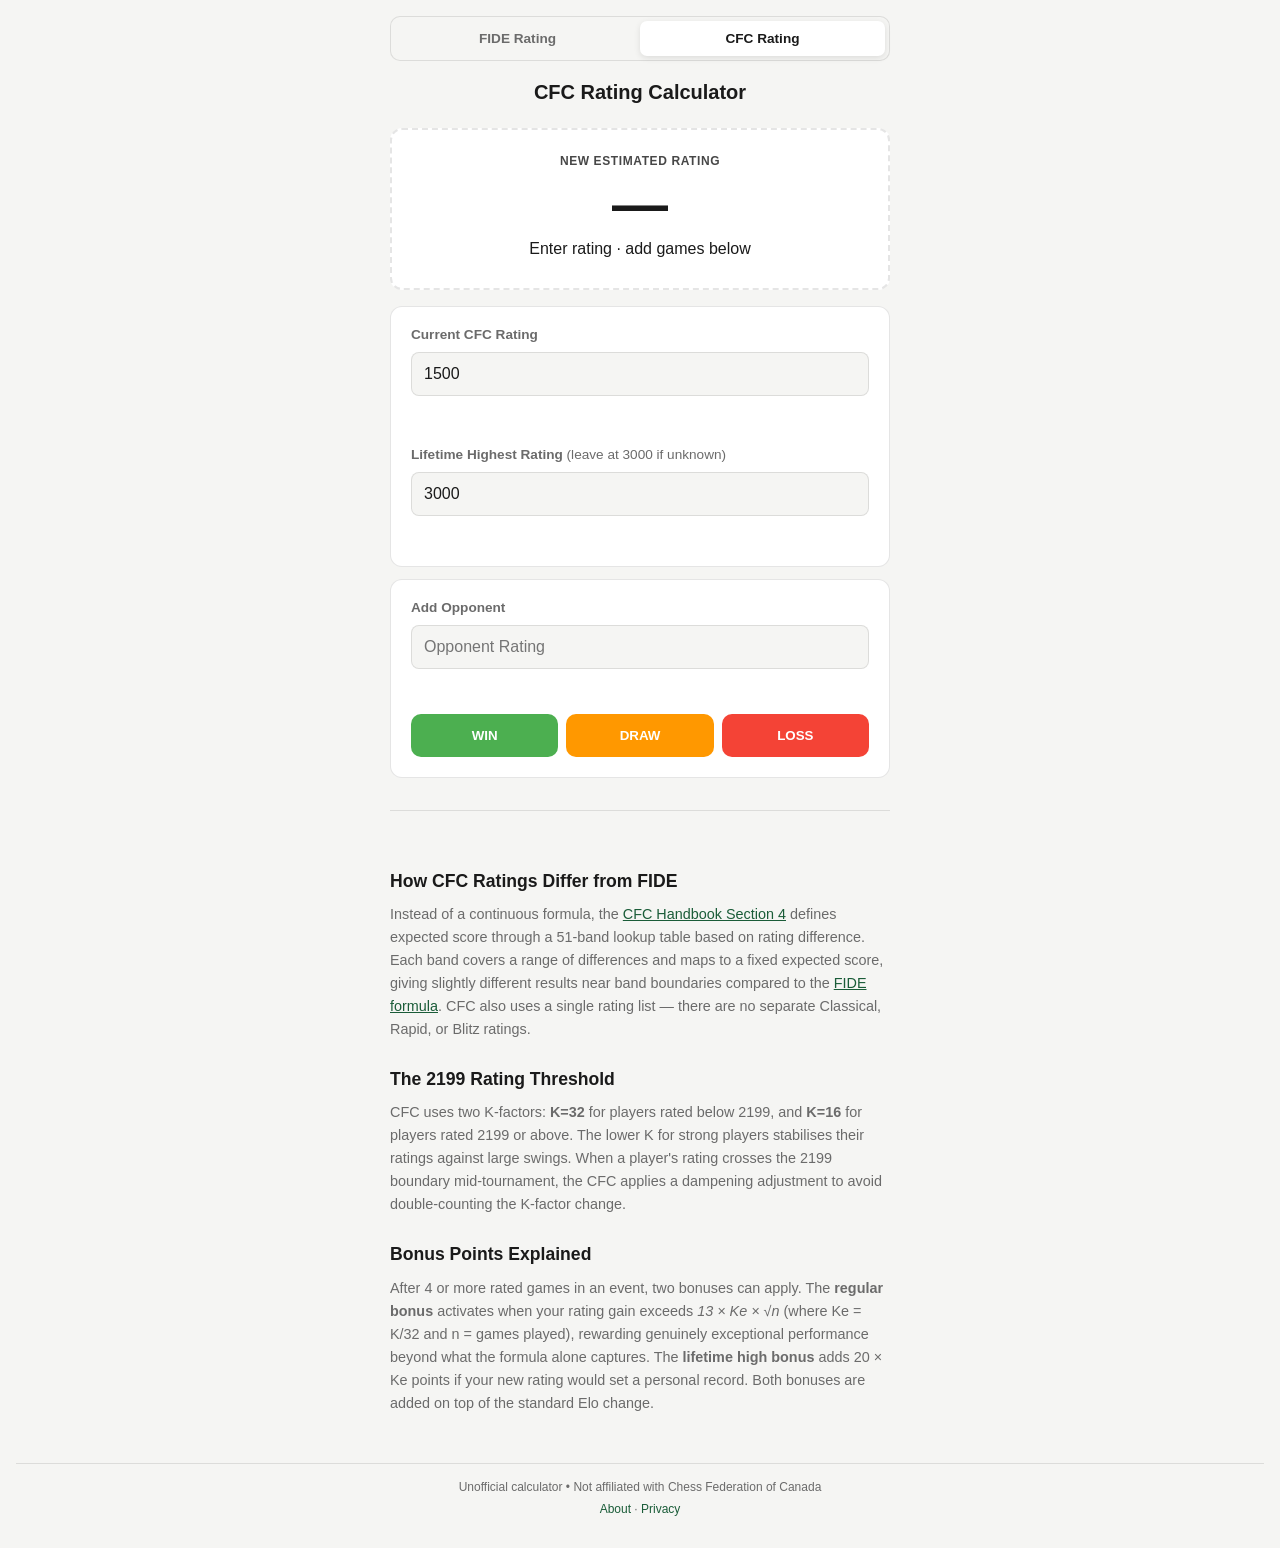
==== commit 9c6c8e61: "feat: add about/privacy pages, footer links, 404, security headers" ====
--- a/cfc-rating.html
+++ b/cfc-rating.html
@@ -292,6 +292,7 @@
 
 <footer>
     <p>Unofficial calculator • Not affiliated with Chess Federation of Canada</p>
+    <p style="margin-top: 0.5rem;"><a href="/about" style="color: var(--accent); text-decoration: none;">About</a> · <a href="/privacy" style="color: var(--accent); text-decoration: none;">Privacy</a></p>
 </footer>
 
 <script>
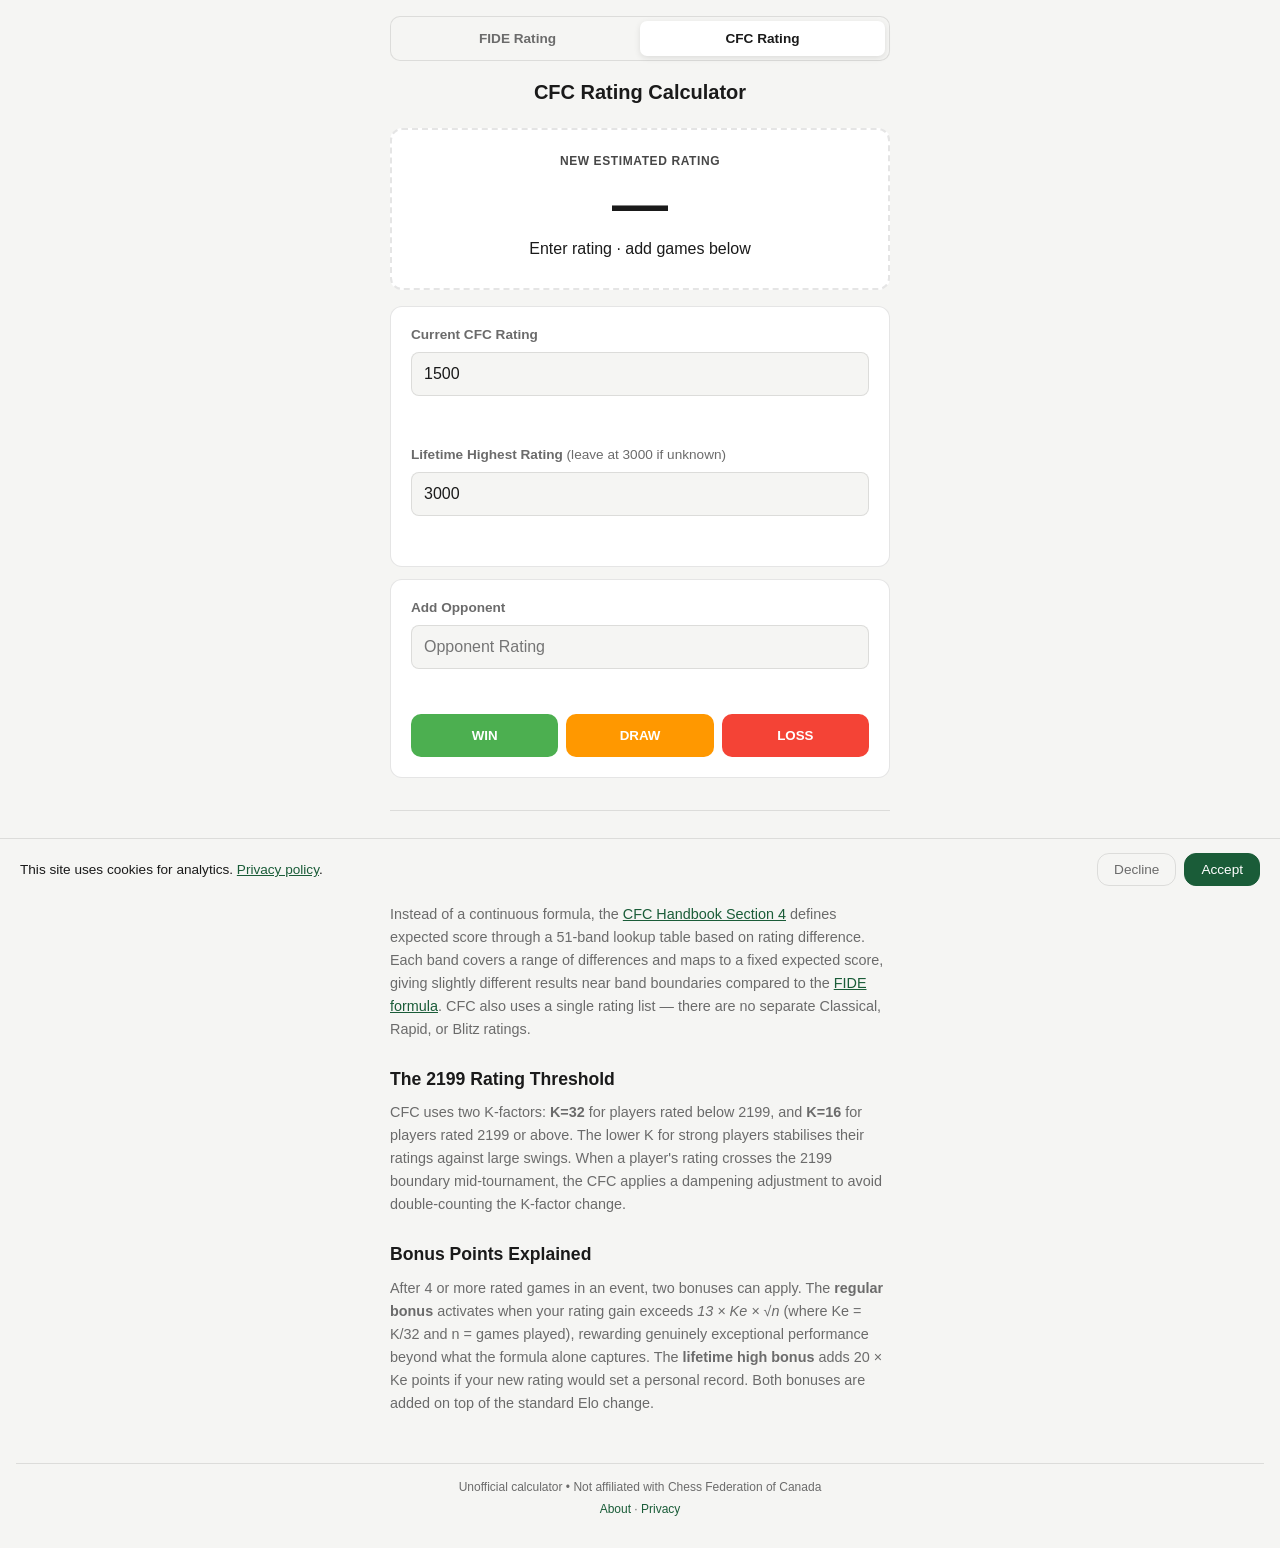
==== commit 9a54ef46: "feat: add GDPR cookie consent banner, block GA until accepted" ====
--- a/cfc-rating.html
+++ b/cfc-rating.html
@@ -88,14 +88,17 @@
     }
     </script>
 
-    <!-- Google tag (gtag.js) -->
-    <script async src="https://www.googletagmanager.com/gtag/js?id=G-VYCGD8ZQ75"></script>
     <script>
-      window.dataLayer = window.dataLayer || [];
-      function gtag(){dataLayer.push(arguments);}
-      gtag('js', new Date());
-
-      gtag('config', 'G-VYCGD8ZQ75', { 'anonymize_ip': true });
+      function loadGA() {
+        var s = document.createElement('script');
+        s.async = true;
+        s.src = 'https://www.googletagmanager.com/gtag/js?id=G-VYCGD8ZQ75';
+        document.head.appendChild(s);
+        window.dataLayer = window.dataLayer || [];
+        window.gtag = function(){dataLayer.push(arguments);};
+        gtag('js', new Date());
+        gtag('config', 'G-VYCGD8ZQ75', { 'anonymize_ip': true });
+      }
     </script>
 
     <style>
@@ -199,6 +202,13 @@
         .seo-content h2 { color: var(--text); font-size: 1.1rem; margin-bottom: 0.5rem; margin-top: 1.5rem; }
         .seo-content a { color: var(--accent); }
         footer { margin-top: 3rem; padding: 1rem; text-align: center; font-size: 0.75rem; color: var(--text-secondary); width: 100%; border-top: 1px solid var(--border); }
+        #cookie-banner { position: fixed; bottom: 0; left: 0; right: 0; background: var(--bg-secondary); border-top: 1px solid var(--border); padding: 14px 20px; display: flex; align-items: center; justify-content: space-between; gap: 12px; font-size: 0.85rem; color: var(--text); z-index: 9999; flex-wrap: wrap; }
+        #cookie-banner p { margin: 0; flex: 1; min-width: 200px; }
+        #cookie-banner a { color: var(--accent); }
+        #cookie-banner .cookie-btns { display: flex; gap: 8px; flex-shrink: 0; }
+        #cookie-accept, #cookie-reject { padding: 8px 16px; border-radius: var(--radius); font-size: 0.85rem; cursor: pointer; border: 1px solid var(--border); }
+        #cookie-accept { background: var(--accent); color: #fff; border-color: var(--accent); }
+        #cookie-reject { background: transparent; color: var(--text-secondary); }
     </style>
 </head>
 <body>
@@ -294,6 +304,14 @@
     <p>Unofficial calculator • Not affiliated with Chess Federation of Canada</p>
     <p style="margin-top: 0.5rem;"><a href="/about" style="color: var(--accent); text-decoration: none;">About</a> · <a href="/privacy" style="color: var(--accent); text-decoration: none;">Privacy</a></p>
 </footer>
+
+<div id="cookie-banner" style="display:none" role="dialog" aria-label="Cookie consent">
+    <p>This site uses cookies for analytics. <a href="/privacy">Privacy&nbsp;policy</a>.</p>
+    <div class="cookie-btns">
+        <button id="cookie-reject">Decline</button>
+        <button id="cookie-accept">Accept</button>
+    </div>
+</div>
 
 <script>
     let state = { myRating: 1500, lifeHigh: 3000, games: [] };
@@ -389,7 +407,7 @@
         if (!input.value) return;
         if (!validateRating('oppRating', 'oppRating-hint')) return;
 
-        gtag('event', 'cfc_add_game', {
+        if (typeof gtag === 'function') gtag('event', 'cfc_add_game', {
             'opponent_rating': val,
             'result': res === 1 ? 'win' : res === 0.5 ? 'draw' : 'loss'
         });
@@ -478,7 +496,7 @@
             r_new += bonus_reg + bonus_life;
 
             if (bonus_reg > 0 || bonus_life > 0) {
-                gtag('event', 'cfc_bonus_applied', {
+                if (typeof gtag === 'function') gtag('event', 'cfc_bonus_applied', {
                     'bonus_reg': Math.round(bonus_reg),
                     'bonus_life': Math.round(bonus_life),
                     'r_new': Math.round(r_new)
@@ -528,6 +546,23 @@
         if (e.key === 'Enter' && this.value) document.querySelector('.res-btn.win').focus();
     });
     render();
+
+    // Cookie consent
+    document.getElementById('cookie-accept').onclick = function() {
+        localStorage.setItem('cookie_consent', 'accepted');
+        document.getElementById('cookie-banner').style.display = 'none';
+        loadGA();
+    };
+    document.getElementById('cookie-reject').onclick = function() {
+        localStorage.setItem('cookie_consent', 'rejected');
+        document.getElementById('cookie-banner').style.display = 'none';
+    };
+    (function() {
+        var c = localStorage.getItem('cookie_consent');
+        if (c === 'accepted') { loadGA(); return; }
+        if (c === 'rejected') return;
+        document.getElementById('cookie-banner').style.display = 'flex';
+    })();
 </script>
 </body>
 </html>
